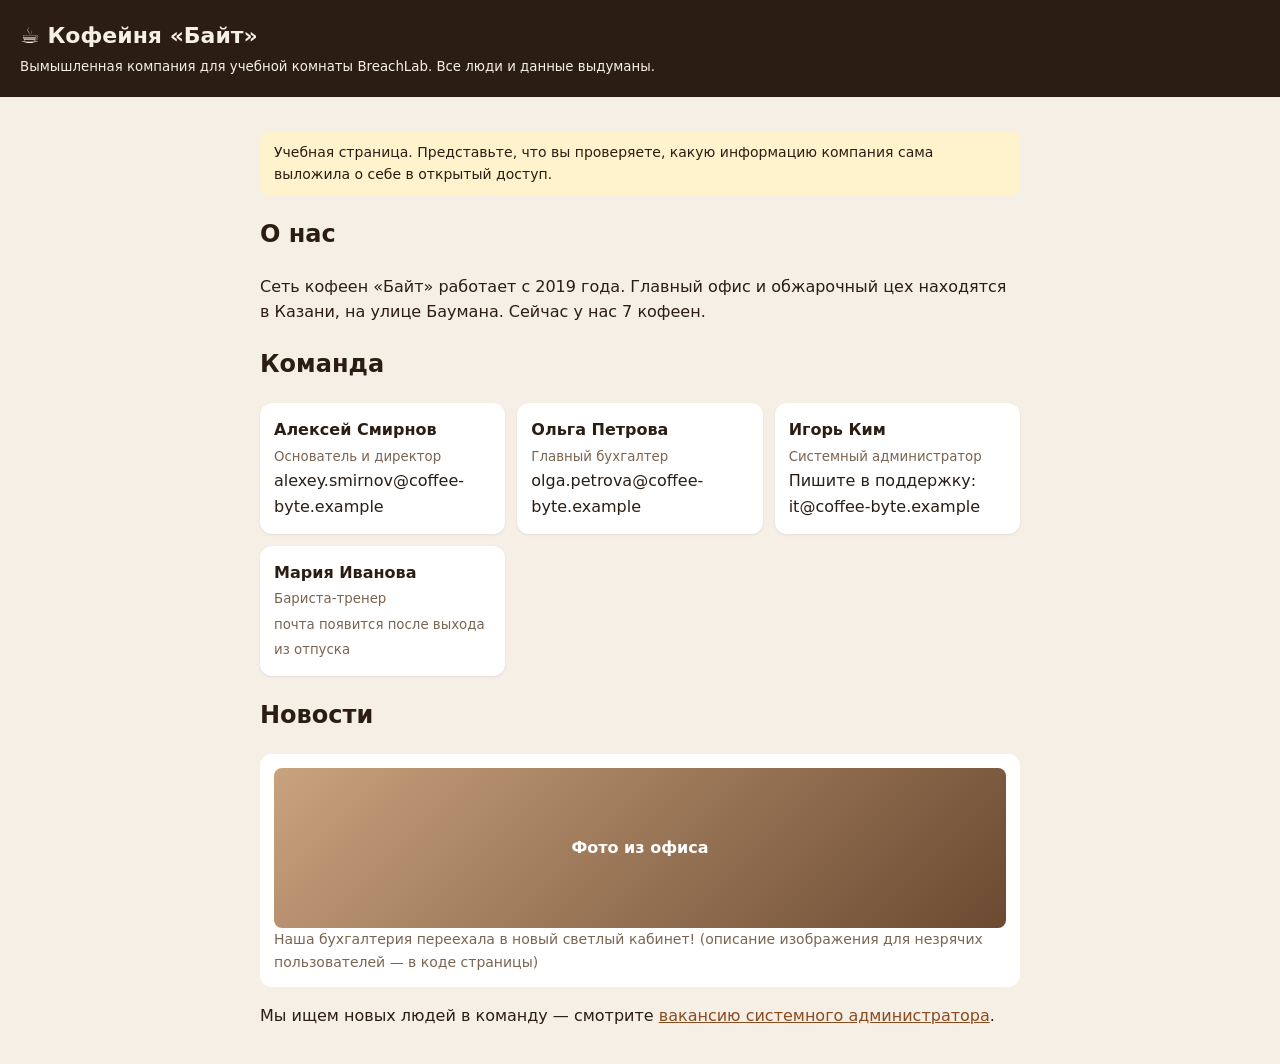
==== rooms/osint-basics/company.html @ 54e8cd03 "4 новые комнаты и путь «Реагирование на инциденты»" ====
<!doctype html>
<html lang="ru">
<head>
<meta charset="utf-8"><meta name="viewport" content="width=device-width, initial-scale=1"><meta name="robots" content="noindex">
<title>Кофейня «Байт» — о компании (учебный сайт BreachLab)</title>
<style>
body{margin:0;font:16px/1.6 system-ui,sans-serif;background:#f6efe6;color:#2b1d12}
header{background:#2b1d12;color:#f6efe6;padding:18px 20px} header b{font-size:22px}
main{max-width:760px;margin:0 auto;padding:20px}
.note{background:#fff3cd;border-radius:10px;padding:10px 14px;font-size:14px}
.team{display:grid;grid-template-columns:repeat(auto-fill,minmax(200px,1fr));gap:12px}
.p{background:#fff;border-radius:12px;padding:14px;box-shadow:0 1px 3px rgba(0,0,0,.08)}
.p small{color:#7a6552}
figure{margin:16px 0;background:#fff;border-radius:12px;padding:14px}
figcaption{font-size:14px;color:#7a6552}
.photo{height:160px;border-radius:8px;background:linear-gradient(135deg,#c9a27e,#6b4a31);display:grid;place-items:center;color:#fff;font-weight:600}
a{color:#8a4b1f}
</style>
</head>
<body>
<header><b>☕ Кофейня «Байт»</b><br><small>Вымышленная компания для учебной комнаты BreachLab. Все люди и данные выдуманы.</small></header>
<main>
<p class="note">Учебная страница. Представьте, что вы проверяете, какую информацию компания сама выложила о себе в открытый доступ.</p>

<h2>О нас</h2>
<p>Сеть кофеен «Байт» работает с 2019 года. Главный офис и обжарочный цех находятся в Казани, на улице Баумана. Сейчас у нас 7 кофеен.</p>

<h2>Команда</h2>
<div class="team">
  <div class="p"><b>Алексей Смирнов</b><br><small>Основатель и директор</small><br>alexey.smirnov@coffee-byte.example</div>
  <div class="p"><b>Ольга Петрова</b><br><small>Главный бухгалтер</small><br>olga.petrova@coffee-byte.example</div>
  <div class="p"><b>Игорь Ким</b><br><small>Системный администратор</small><br>Пишите в поддержку: it@coffee-byte.example</div>
  <div class="p"><b>Мария Иванова</b><br><small>Бариста-тренер</small><br><small>почта появится после выхода из отпуска</small></div>
</div>

<h2>Новости</h2>
<figure>
  <div class="photo" role="img" aria-label="Фото: бухгалтерия, на мониторе жёлтый стикер с надписью «Wi-Fi: Byte_Office / пароль CoffeeLover2026»">Фото из офиса</div>
  <figcaption>Наша бухгалтерия переехала в новый светлый кабинет! (описание изображения для незрячих пользователей — в коде страницы)</figcaption>
</figure>
<p>Мы ищем новых людей в команду — смотрите <a href="vacancy.html">вакансию системного администратора</a>.</p>
</main>
</body>
</html>
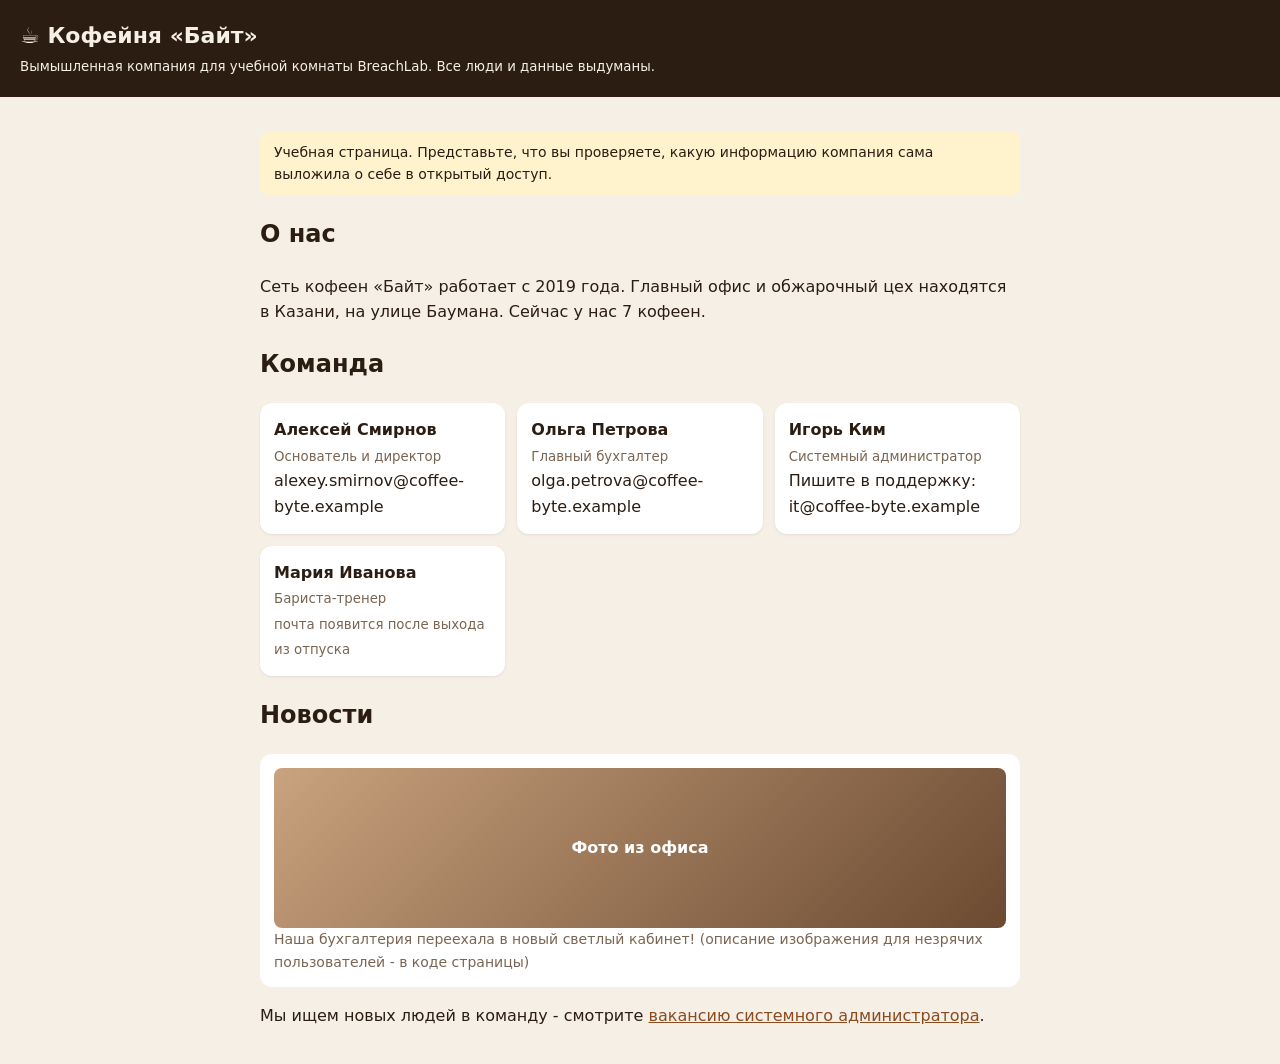
==== commit 51a055a8: "Длинные тире заменены на обычные" ====
--- a/rooms/osint-basics/company.html
+++ b/rooms/osint-basics/company.html
@@ -2,7 +2,7 @@
 <html lang="ru">
 <head>
 <meta charset="utf-8"><meta name="viewport" content="width=device-width, initial-scale=1"><meta name="robots" content="noindex">
-<title>Кофейня «Байт» — о компании (учебный сайт BreachLab)</title>
+<title>Кофейня «Байт» - о компании (учебный сайт BreachLab)</title>
 <style>
 body{margin:0;font:16px/1.6 system-ui,sans-serif;background:#f6efe6;color:#2b1d12}
 header{background:#2b1d12;color:#f6efe6;padding:18px 20px} header b{font-size:22px}
@@ -36,9 +36,9 @@
 <h2>Новости</h2>
 <figure>
   <div class="photo" role="img" aria-label="Фото: бухгалтерия, на мониторе жёлтый стикер с надписью «Wi-Fi: Byte_Office / пароль CoffeeLover2026»">Фото из офиса</div>
-  <figcaption>Наша бухгалтерия переехала в новый светлый кабинет! (описание изображения для незрячих пользователей — в коде страницы)</figcaption>
+  <figcaption>Наша бухгалтерия переехала в новый светлый кабинет! (описание изображения для незрячих пользователей - в коде страницы)</figcaption>
 </figure>
-<p>Мы ищем новых людей в команду — смотрите <a href="vacancy.html">вакансию системного администратора</a>.</p>
+<p>Мы ищем новых людей в команду - смотрите <a href="vacancy.html">вакансию системного администратора</a>.</p>
 </main>
 </body>
 </html>
